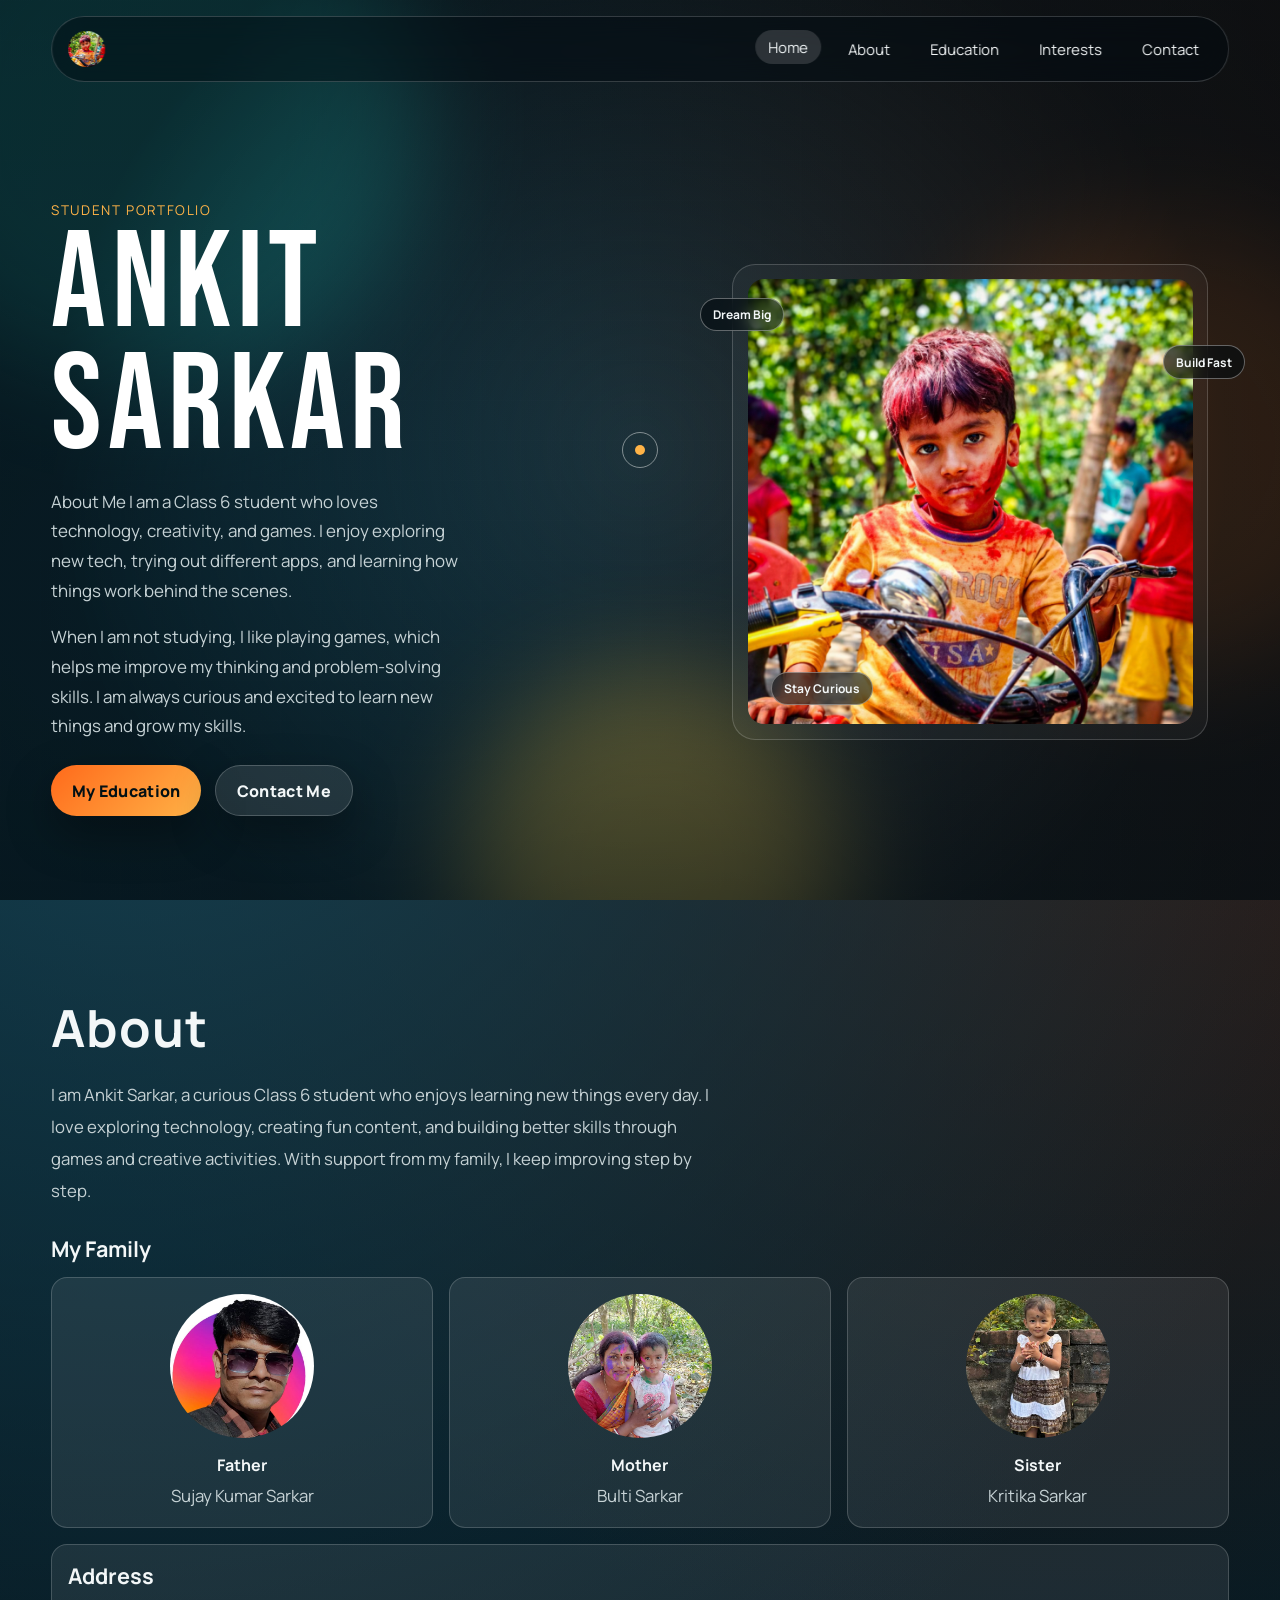
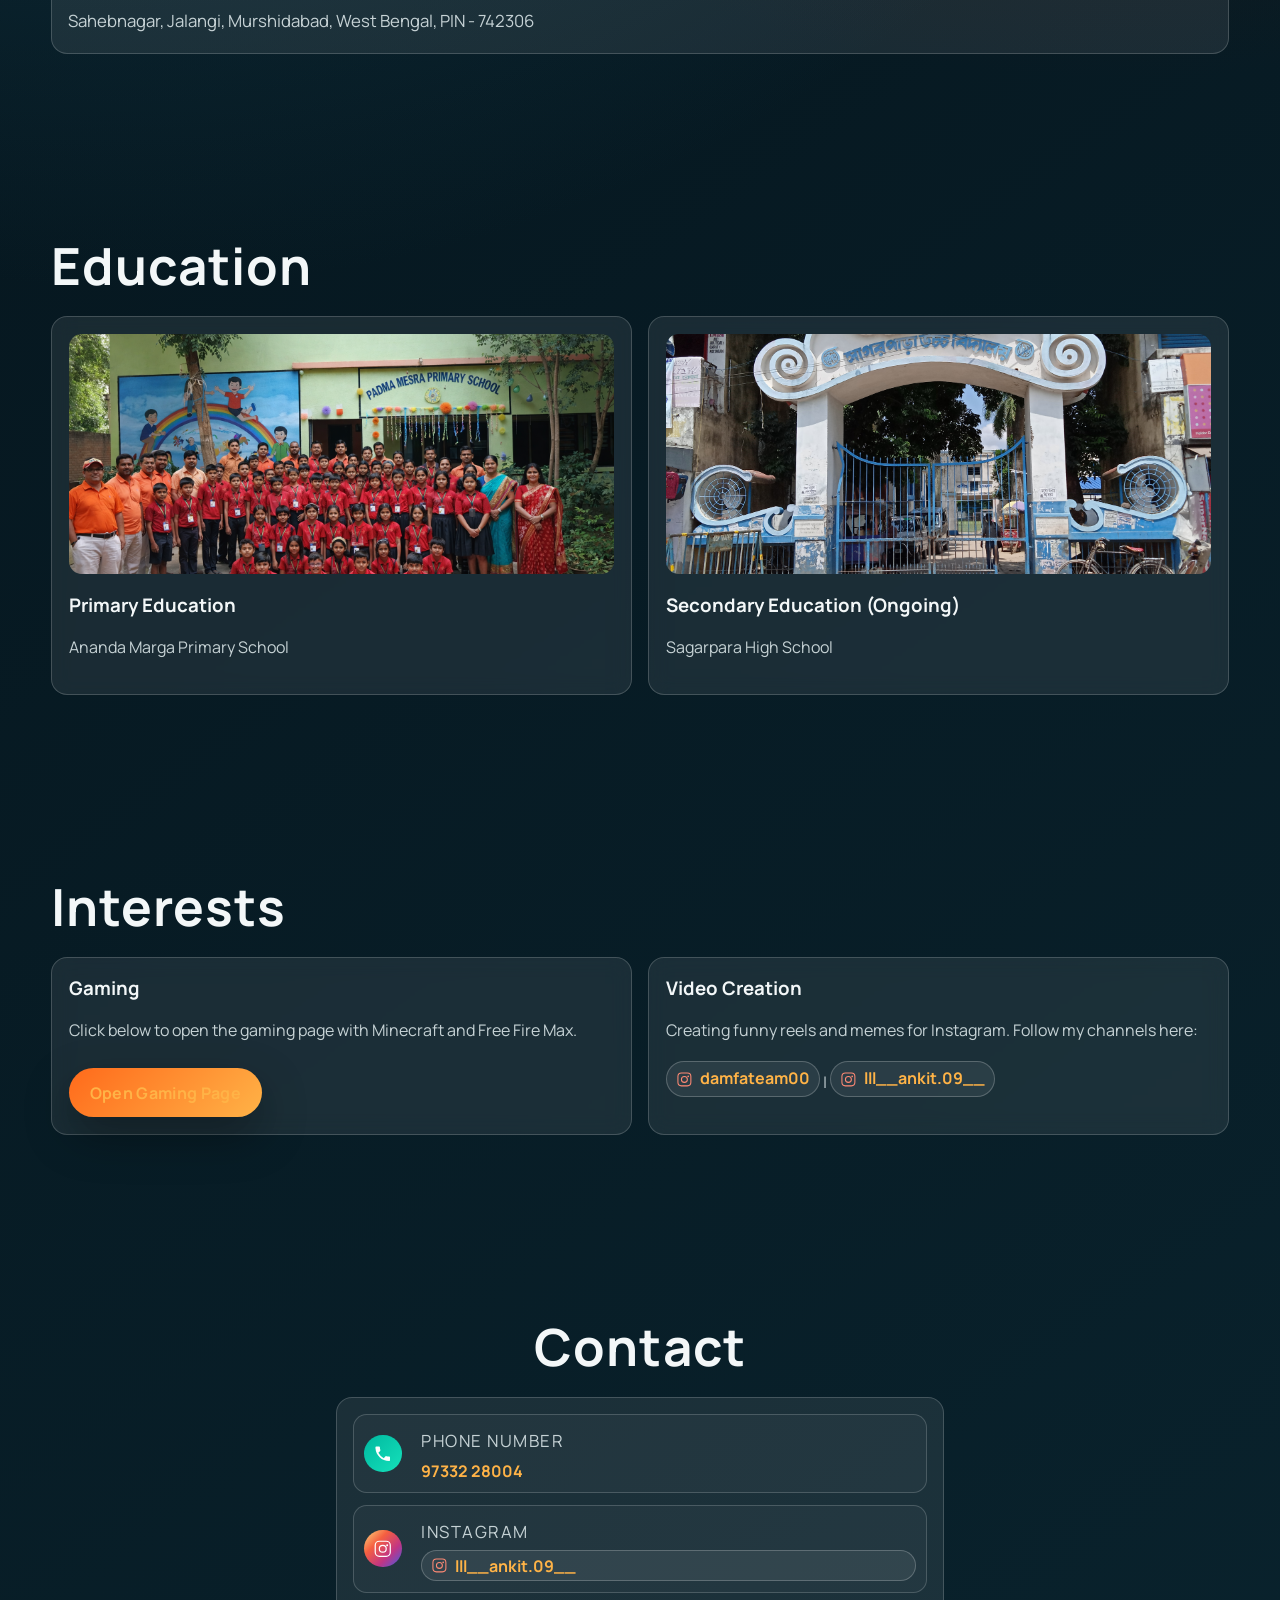
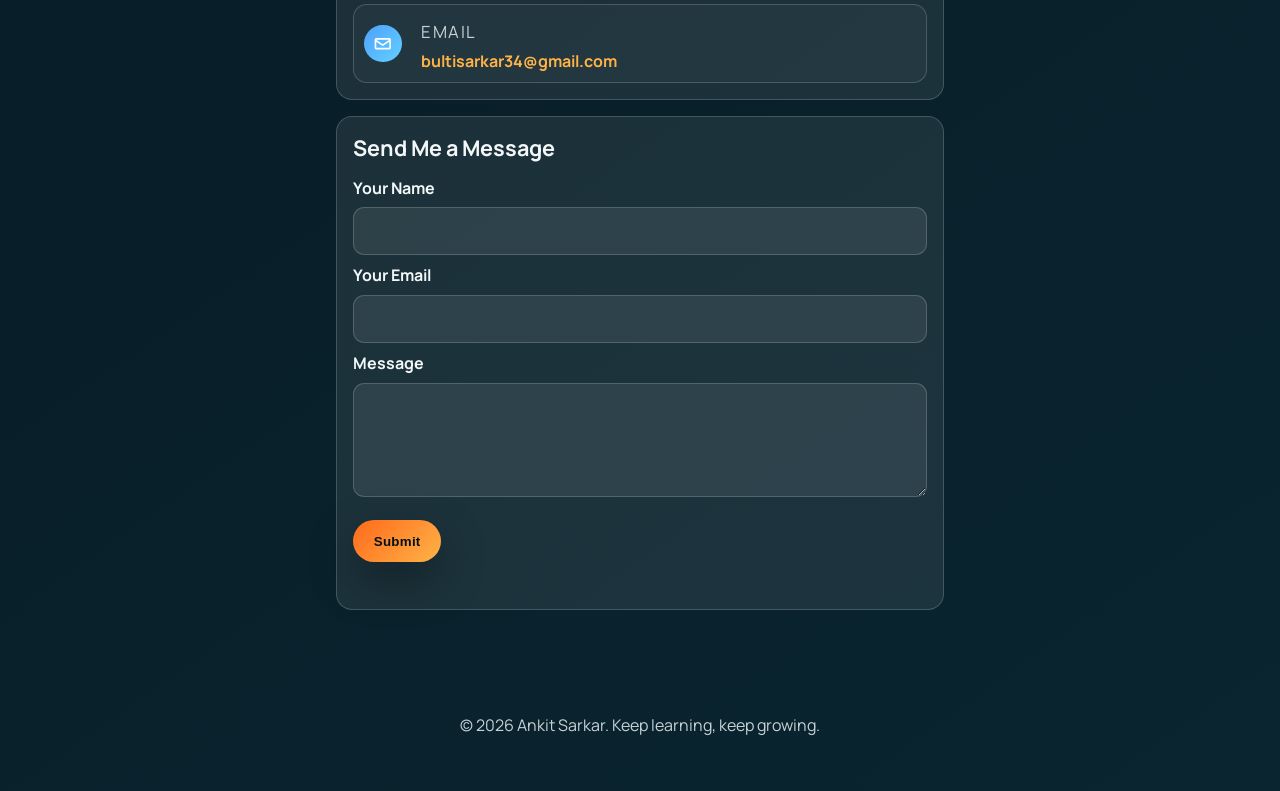
==== index.html @ 5b836eaa "Initial portfolio site update" ====
<!DOCTYPE html>
<html lang="en">
  <head>
    <meta charset="UTF-8" />
    <meta name="viewport" content="width=device-width, initial-scale=1.0" />
    <title>Ankit Sarkar | Portfolio</title>
    <meta
      name="description"
      content="Ankit Sarkar's modern portfolio with immersive motion, smooth transitions, and bold storytelling."
    />
    <link rel="preconnect" href="https://fonts.googleapis.com" />
    <link rel="preconnect" href="https://fonts.gstatic.com" crossorigin />
    <link
      href="https://fonts.googleapis.com/css2?family=Bebas+Neue&family=Manrope:wght@400;500;700;800&display=swap"
      rel="stylesheet"
    />
    <link rel="stylesheet" href="style.css" />
  </head>
  <body>
    <div class="ambient">
      <span class="blob blob-a"></span>
      <span class="blob blob-b"></span>
      <span class="blob blob-c"></span>
      <span class="grid-mask"></span>
    </div>

    <div class="cursor cursor-main" aria-hidden="true"></div>
    <div class="cursor cursor-follow" aria-hidden="true"></div>
    <div class="scroll-progress" aria-hidden="true"></div>

    <header class="site-header">
      <div class="brand">
        <img src="image/ankit.png" alt="Ankit logo" class="brand-image" />
      </div>
      <nav class="nav-links">
        <a href="#home">Home</a>
        <a href="#about">About</a>
        <a href="#education">Education</a>
        <a href="#interests">Interests</a>
        <a href="#contact">Contact</a>
      </nav>
    </header>

    <main>
      <section id="home" class="section hero reveal">
        <div class="hero-content">
          <p class="eyebrow">Student Portfolio</p>
          <h1 class="title glitch" data-text="Ankit Sarkar">Ankit Sarkar</h1>
          <p class="subtitle">
            About Me
            I am a Class 6 student who loves technology, creativity, and games.
            I enjoy exploring new tech, trying out different apps, and learning
            how things work behind the scenes.
          </p>
          <p class="subtitle subtitle-next">
            When I am not studying, I like playing games, which helps me
            improve my thinking and problem-solving skills. I am always curious
            and excited to learn new things and grow my skills.
          </p>
          <div class="hero-actions">
            <a href="#education" class="btn magnetic">My Education</a>
            <a href="#contact" class="btn btn-ghost magnetic">Contact Me</a>
          </div>
        </div>

        <div class="hero-visual" id="tilt-card">
          <img src="image/ankit.png" alt="Portrait of Ankit Sarkar" class="hero-image" />
          <div class="float-tag tag-1">Dream Big</div>
          <div class="float-tag tag-2">Build Fast</div>
          <div class="float-tag tag-3">Stay Curious</div>
        </div>
      </section>

      <section id="about" class="section about reveal">
        <h2>About</h2>
        <p>
          I am Ankit Sarkar, a curious Class 6 student who enjoys learning new
          things every day. I love exploring technology, creating fun content,
          and building better skills through games and creative activities.
          With support from my family, I keep improving step by step.
        </p>

        <div class="family-wrap">
          <h3>My Family</h3>
          <div class="family-grid">
            <article class="member-card">
              <img src="image/Sujay Kumar sarkar.jpg" alt="Father - Sujay Kumar Sarkar" />
              <h4>Father</h4>
              <p>Sujay Kumar Sarkar</p>
            </article>
            <article class="member-card">
              <img src="image/Bulti Sarkar.jpg" alt="Mother - Bulti Sarkar" />
              <h4>Mother</h4>
              <p>Bulti Sarkar</p>
            </article>
            <article class="member-card">
              <img src="image/Kritika Sarkar.jpg" alt="Sister - Kritika Sarkar" />
              <h4>Sister</h4>
              <p>Kritika Sarkar</p>
            </article>
          </div>
        </div>

        <div class="address-card">
          <h3>Address</h3>
          <p>Sahebnagar, Jalangi, Murshidabad, West Bengal, PIN - 742306</p>
        </div>
      </section>

      <section id="education" class="section reveal">
        <h2>Education</h2>
        <div class="education-grid">
          <article class="project-card education-card">
            <img src="image/Ananda Marga Primary School.png" alt="Ananda Marga Primary School" />
            <h3>Primary Education</h3>
            <p>Ananda Marga Primary School</p>
          </article>
          <article class="project-card education-card">
            <img src="image/Sagarpara_High_School.jpg" alt="Sagarpara High School" />
            <h3>Secondary Education (Ongoing)</h3>
            <p>Sagarpara High School</p>
          </article>
        </div>
      </section>

      <section id="interests" class="section reveal">
        <h2>Interests</h2>
        <div class="interests-grid">
          <article class="project-card interest-card">
            <h3>Gaming</h3>
            <p>
              Click below to open the gaming page with Minecraft and Free Fire Max.
            </p>
            <a href="gaming.html" target="_blank" rel="noopener" class="btn magnetic"
              >Open Gaming Page</a
            >
          </article>

          <article class="project-card interest-card">
            <h3>Video Creation</h3>
            <p>
              Creating funny reels and memes for Instagram. Follow my channels
              here:
            </p>
            <p>
              <a
                class="instagram-link"
                href="https://www.instagram.com/damfateam00?utm_source=ig_web_button_share_sheet&amp;igsh=ZDNlZDc0MzIxNw=="
                target="_blank"
                rel="noopener"
                >
                <span class="ig-logo" aria-hidden="true">
                  <svg viewBox="0 0 24 24" role="img">
                    <path
                      fill="currentColor"
                      d="M7.75 2h8.5A5.75 5.75 0 0 1 22 7.75v8.5A5.75 5.75 0 0 1 16.25 22h-8.5A5.75 5.75 0 0 1 2 16.25v-8.5A5.75 5.75 0 0 1 7.75 2Zm8.5 1.5h-8.5A4.25 4.25 0 0 0 3.5 7.75v8.5a4.25 4.25 0 0 0 4.25 4.25h8.5a4.25 4.25 0 0 0 4.25-4.25v-8.5a4.25 4.25 0 0 0-4.25-4.25ZM12 7a5 5 0 1 1 0 10 5 5 0 0 1 0-10Zm0 1.5a3.5 3.5 0 1 0 0 7 3.5 3.5 0 0 0 0-7Zm5.4-2.03a1.2 1.2 0 1 1 0 2.4 1.2 1.2 0 0 1 0-2.4Z"
                    ></path>
                  </svg>
                </span>
                damfateam00</a
              >
              |
              <a
                class="instagram-link"
                href="https://www.instagram.com/lll__ankit.09__?utm_source=ig_web_button_share_sheet&amp;igsh=ZDNlZDc0MzIxNw=="
                target="_blank"
                rel="noopener"
                >
                <span class="ig-logo" aria-hidden="true">
                  <svg viewBox="0 0 24 24" role="img">
                    <path
                      fill="currentColor"
                      d="M7.75 2h8.5A5.75 5.75 0 0 1 22 7.75v8.5A5.75 5.75 0 0 1 16.25 22h-8.5A5.75 5.75 0 0 1 2 16.25v-8.5A5.75 5.75 0 0 1 7.75 2Zm8.5 1.5h-8.5A4.25 4.25 0 0 0 3.5 7.75v8.5a4.25 4.25 0 0 0 4.25 4.25h8.5a4.25 4.25 0 0 0 4.25-4.25v-8.5a4.25 4.25 0 0 0-4.25-4.25ZM12 7a5 5 0 1 1 0 10 5 5 0 0 1 0-10Zm0 1.5a3.5 3.5 0 1 0 0 7 3.5 3.5 0 0 0 0-7Zm5.4-2.03a1.2 1.2 0 1 1 0 2.4 1.2 1.2 0 0 1 0-2.4Z"
                    ></path>
                  </svg>
                </span>
                lll__ankit.09__</a
              >
            </p>
          </article>
        </div>
      </section>

      <section id="contact" class="section contact reveal">
        <h2>Contact</h2>
        <div class="contact-links">
          <article class="contact-item">
            <span class="contact-icon phone-icon" aria-hidden="true">
              <svg viewBox="0 0 24 24" role="img">
                <path
                  fill="currentColor"
                  d="M6.62 10.79a15.05 15.05 0 0 0 6.59 6.59l2.2-2.2a1 1 0 0 1 1.01-.24c1.11.37 2.3.56 3.5.56a1 1 0 0 1 1 1V20a1 1 0 0 1-1 1C10.51 21 3 13.49 3 4a1 1 0 0 1 1-1h3.5a1 1 0 0 1 1 1c0 1.2.19 2.39.56 3.5a1 1 0 0 1-.24 1.01l-2.2 2.28Z"
                ></path>
              </svg>
            </span>
            <div class="contact-meta">
              <p class="contact-label">Phone Number</p>
              <a class="contact-link" href="tel:9733228004">97332 28004</a>
            </div>
          </article>

          <article class="contact-item">
            <span class="contact-icon instagram-icon" aria-hidden="true">
              <svg viewBox="0 0 24 24" role="img">
                <path
                  fill="currentColor"
                  d="M7.75 2h8.5A5.75 5.75 0 0 1 22 7.75v8.5A5.75 5.75 0 0 1 16.25 22h-8.5A5.75 5.75 0 0 1 2 16.25v-8.5A5.75 5.75 0 0 1 7.75 2Zm8.5 1.5h-8.5A4.25 4.25 0 0 0 3.5 7.75v8.5a4.25 4.25 0 0 0 4.25 4.25h8.5a4.25 4.25 0 0 0 4.25-4.25v-8.5a4.25 4.25 0 0 0-4.25-4.25ZM12 7a5 5 0 1 1 0 10 5 5 0 0 1 0-10Zm0 1.5a3.5 3.5 0 1 0 0 7 3.5 3.5 0 0 0 0-7Zm5.4-2.03a1.2 1.2 0 1 1 0 2.4 1.2 1.2 0 0 1 0-2.4Z"
                ></path>
              </svg>
            </span>
            <div class="contact-meta">
              <p class="contact-label">Instagram</p>
              <a
                class="contact-link instagram-link"
                href="https://www.instagram.com/lll__ankit.09__?utm_source=ig_web_button_share_sheet&amp;igsh=ZDNlZDc0MzIxNw=="
                target="_blank"
                rel="noopener"
                >
                <span class="ig-logo" aria-hidden="true">
                  <svg viewBox="0 0 24 24" role="img">
                    <path
                      fill="currentColor"
                      d="M7.75 2h8.5A5.75 5.75 0 0 1 22 7.75v8.5A5.75 5.75 0 0 1 16.25 22h-8.5A5.75 5.75 0 0 1 2 16.25v-8.5A5.75 5.75 0 0 1 7.75 2Zm8.5 1.5h-8.5A4.25 4.25 0 0 0 3.5 7.75v8.5a4.25 4.25 0 0 0 4.25 4.25h8.5a4.25 4.25 0 0 0 4.25-4.25v-8.5a4.25 4.25 0 0 0-4.25-4.25ZM12 7a5 5 0 1 1 0 10 5 5 0 0 1 0-10Zm0 1.5a3.5 3.5 0 1 0 0 7 3.5 3.5 0 0 0 0-7Zm5.4-2.03a1.2 1.2 0 1 1 0 2.4 1.2 1.2 0 0 1 0-2.4Z"
                    ></path>
                  </svg>
                </span>
                lll__ankit.09__</a
              >
            </div>
          </article>

          <article class="contact-item">
            <span class="contact-icon email-icon" aria-hidden="true">
              <svg viewBox="0 0 24 24" role="img">
                <path
                  fill="currentColor"
                  d="M4 5h16a2 2 0 0 1 2 2v10a2 2 0 0 1-2 2H4a2 2 0 0 1-2-2V7a2 2 0 0 1 2-2Zm0 2v.2l8 5.33 8-5.33V7H4Zm16 10V9.6l-7.45 4.97a1 1 0 0 1-1.1 0L4 9.6V17h16Z"
                ></path>
              </svg>
            </span>
            <div class="contact-meta">
              <p class="contact-label">Email</p>
              <a
                class="contact-link"
                href="https://mail.google.com/mail/?view=cm&amp;fs=1&amp;to=bultisarkar34@gmail.com"
                target="_blank"
                rel="noopener"
                >bultisarkar34@gmail.com</a
              >
            </div>
          </article>
        </div>

        <div class="message-box">
          <h3>Send Me a Message</h3>
          <form id="message-form" action="https://api.web3forms.com/submit" method="POST">
            <input type="hidden" name="access_key" value="0419d68d-bd11-4314-8da3-53cdc270bda6" />
            <input type="hidden" name="subject" value="New message from portfolio form" />
            <input type="hidden" name="from_name" value="Ankit Portfolio" />
            <input type="checkbox" name="botcheck" class="botcheck-input" />

            <label for="sender-name">Your Name</label>
            <input id="sender-name" type="text" name="name" required />

            <label for="sender-email">Your Email</label>
            <input id="sender-email" type="email" name="email" required />

            <label for="sender-message">Message</label>
            <textarea id="sender-message" name="message" rows="4" required></textarea>

            <button type="submit" class="btn magnetic">Submit</button>
            <p id="form-status" class="form-status" aria-live="polite"></p>
          </form>
        </div>
      </section>
    </main>

    <footer>
      <p>© <span id="year"></span> Ankit Sarkar. Keep learning, keep growing.</p>
    </footer>

    <script src="script.js"></script>
  </body>
</html>
---- style.css ----
:root {
  --bg-deep: #041017;
  --bg-mid: #0a2530;
  --text-main: #f3f7f8;
  --text-muted: #c6d2d5;
  --accent: #ff6a1b;
  --accent-soft: #ffb347;
  --aqua: #25d0c5;
  --card: rgba(255, 255, 255, 0.08);
  --line: rgba(255, 255, 255, 0.18);
  --shadow: 0 18px 45px rgba(0, 0, 0, 0.35);
}

* {
  box-sizing: border-box;
}

html {
  scroll-behavior: smooth;
}

body {
  margin: 0;
  font-family: "Manrope", sans-serif;
  background: radial-gradient(circle at 10% 15%, #154253 0%, transparent 36%),
    radial-gradient(circle at 88% 10%, #3f1f14 0%, transparent 34%),
    linear-gradient(145deg, var(--bg-deep), var(--bg-mid));
  color: var(--text-main);
  min-height: 100vh;
  overflow-x: hidden;
}

body::before {
  content: "";
  position: fixed;
  inset: 0;
  background-image: linear-gradient(rgba(255, 255, 255, 0.03) 1px, transparent 1px),
    linear-gradient(90deg, rgba(255, 255, 255, 0.03) 1px, transparent 1px);
  background-size: 40px 40px;
  opacity: 0.3;
  pointer-events: none;
  z-index: -2;
}

.ambient {
  position: fixed;
  inset: 0;
  overflow: hidden;
  pointer-events: none;
  z-index: -1;
}

.blob {
  position: absolute;
  border-radius: 50%;
  filter: blur(55px);
  opacity: 0.42;
}

.blob-a {
  width: 34rem;
  height: 34rem;
  background: #2be5dc;
  left: -8rem;
  top: -10rem;
  animation: driftA 16s ease-in-out infinite alternate;
}

.blob-b {
  width: 28rem;
  height: 28rem;
  background: #ff7a1d;
  right: -7rem;
  top: 14rem;
  animation: driftB 14s ease-in-out infinite alternate;
}

.blob-c {
  width: 24rem;
  height: 24rem;
  background: #ffd147;
  left: 36%;
  bottom: -10rem;
  animation: driftC 20s ease-in-out infinite alternate;
}

.grid-mask {
  position: absolute;
  inset: 0;
  background: radial-gradient(circle at center, transparent 0%, rgba(2, 11, 16, 0.7) 75%);
}

@keyframes driftA {
  to {
    transform: translate(9rem, 6rem) scale(1.12);
  }
}

@keyframes driftB {
  to {
    transform: translate(-10rem, -6rem) scale(1.1);
  }
}

@keyframes driftC {
  to {
    transform: translate(-6rem, -10rem) scale(1.2);
  }
}

.site-header {
  position: fixed;
  top: 1rem;
  left: 50%;
  transform: translateX(-50%);
  width: min(92%, 76rem);
  padding: 0.85rem 1rem;
  border: 1px solid var(--line);
  border-radius: 999px;
  backdrop-filter: blur(14px);
  background: rgba(2, 11, 16, 0.45);
  display: flex;
  align-items: center;
  justify-content: space-between;
  z-index: 30;
}

.brand {
  width: 2.3rem;
  height: 2.3rem;
  border-radius: 50%;
  background: linear-gradient(135deg, var(--accent), var(--accent-soft));
  color: #101010;
  display: block;
  overflow: hidden;
}

.brand-image {
  width: 100%;
  height: 100%;
  object-fit: cover;
}

.nav-links {
  display: flex;
  gap: 0.9rem;
}

.nav-links a {
  text-decoration: none;
  color: var(--text-main);
  font-size: 0.92rem;
  padding: 0.45rem 0.8rem;
  border-radius: 999px;
  transition: background-color 0.25s ease, transform 0.25s ease;
}

.nav-links a.active,
.nav-links a:hover {
  background: rgba(255, 255, 255, 0.14);
  transform: translateY(-2px);
}

main {
  width: min(92%, 76rem);
  margin: 0 auto;
  padding-top: 6.2rem;
}

.section {
  padding: 5.5rem 0;
}

.hero {
  min-height: 86vh;
  display: grid;
  gap: 2.5rem;
  grid-template-columns: 1.2fr 1fr;
  align-items: center;
}

.eyebrow {
  color: var(--accent-soft);
  text-transform: uppercase;
  letter-spacing: 0.12em;
  margin-bottom: 0.4rem;
  font-size: 0.84rem;
}

.title {
  margin: 0;
  font-family: "Bebas Neue", sans-serif;
  font-weight: 400;
  font-size: clamp(3rem, 13vw, 8.5rem);
  line-height: 0.9;
  letter-spacing: 0.04em;
  color: #ffffff;
  position: relative;
}

.glitch::before,
.glitch::after {
  content: attr(data-text);
  position: absolute;
  inset: 0;
  pointer-events: none;
  opacity: 0;
}

.glitch:hover::before {
  color: #20f0e0;
  transform: translate(3px, -2px);
  opacity: 0.85;
}

.glitch:hover::after {
  color: #ff7a1d;
  transform: translate(-3px, 2px);
  opacity: 0.85;
}

.subtitle {
  color: var(--text-muted);
  max-width: 42ch;
  font-size: 1.06rem;
  line-height: 1.75;
}

.subtitle-next {
  margin-top: 0.45rem;
}

.hero-actions {
  display: flex;
  flex-wrap: wrap;
  gap: 0.85rem;
  margin-top: 1.5rem;
}

.btn {
  text-decoration: none;
  color: #031014;
  background: linear-gradient(135deg, var(--accent), var(--accent-soft));
  border: none;
  border-radius: 999px;
  padding: 0.85rem 1.3rem;
  font-weight: 800;
  letter-spacing: 0.02em;
  box-shadow: var(--shadow);
  display: inline-flex;
  align-items: center;
  justify-content: center;
  transition: transform 0.25s ease, box-shadow 0.25s ease;
}

.magnetic {
  will-change: transform;
}

.btn:hover {
  transform: translateY(-3px) scale(1.02);
  box-shadow: 0 16px 30px rgba(0, 0, 0, 0.4);
}

.btn-ghost {
  color: var(--text-main);
  background: rgba(255, 255, 255, 0.1);
  border: 1px solid rgba(255, 255, 255, 0.2);
}

.hero-visual {
  position: relative;
  width: min(30rem, 92%);
  margin-inline: auto;
  border: 1px solid var(--line);
  background: rgba(255, 255, 255, 0.04);
  border-radius: 1.45rem;
  padding: 0.9rem;
  transform-style: preserve-3d;
}

.hero-image {
  width: 100%;
  display: block;
  border-radius: 1rem;
  object-fit: cover;
  aspect-ratio: 1 / 1;
}

.float-tag {
  position: absolute;
  padding: 0.45rem 0.75rem;
  border-radius: 999px;
  font-size: 0.75rem;
  font-weight: 700;
  backdrop-filter: blur(8px);
  border: 1px solid rgba(255, 255, 255, 0.35);
  background: rgba(2, 11, 16, 0.6);
}

.tag-1 {
  top: 7%;
  left: -7%;
}

.tag-2 {
  top: 17%;
  right: -8%;
}

.tag-3 {
  bottom: 7%;
  left: 8%;
}

h2 {
  font-size: clamp(1.8rem, 4.7vw, 3.2rem);
  margin: 0 0 1rem;
  letter-spacing: 0.02em;
}

.about p,
.contact p {
  max-width: 68ch;
  color: var(--text-muted);
  line-height: 1.9;
  font-size: 1.05rem;
}

.family-wrap {
  margin-top: 1.7rem;
}

.family-wrap h3,
.address-card h3,
.message-box h3 {
  margin-top: 0;
  margin-bottom: 0.9rem;
  font-size: 1.35rem;
}

.family-grid {
  display: grid;
  grid-template-columns: repeat(3, minmax(0, 1fr));
  gap: 1rem;
}

.member-card {
  border: 1px solid var(--line);
  background: var(--card);
  border-radius: 1rem;
  padding: 1rem;
  text-align: center;
}

.member-card img {
  width: 100%;
  max-width: 9rem;
  aspect-ratio: 1 / 1;
  object-fit: cover;
  border-radius: 50%;
}

.member-card h4 {
  margin: 0.7rem 0 0.2rem;
}

.member-card p {
  margin: 0;
}

.address-card {
  margin-top: 1rem;
  border: 1px solid var(--line);
  background: var(--card);
  border-radius: 1rem;
  padding: 1rem;
}

.address-card p {
  margin: 0;
}

.skills-grid,
.projects-grid {
  display: grid;
  gap: 1rem;
}

.education-grid,
.interests-grid {
  display: grid;
  grid-template-columns: repeat(2, minmax(0, 1fr));
  gap: 1rem;
}

.skills-grid {
  grid-template-columns: repeat(3, minmax(0, 1fr));
}

.projects-grid {
  grid-template-columns: repeat(3, minmax(0, 1fr));
  margin-top: 1rem;
}

.skill-card,
.project-card {
  border: 1px solid var(--line);
  background: var(--card);
  border-radius: 1rem;
  padding: 1.05rem;
  backdrop-filter: blur(10px);
  transition: transform 0.28s ease, border-color 0.25s ease, background-color 0.25s ease;
}

.skill-card {
  font-weight: 700;
}

.project-card h3 {
  margin-top: 0;
  margin-bottom: 0.65rem;
}

.project-card p {
  color: var(--text-muted);
  line-height: 1.72;
}

.education-card img {
  width: 100%;
  height: 15rem;
  object-fit: cover;
  border-radius: 0.8rem;
  margin-bottom: 0.85rem;
}

.interest-card .btn {
  margin-top: 0.45rem;
}

.interest-card a {
  color: var(--accent-soft);
}

.skill-card:hover,
.project-card:hover {
  transform: translateY(-7px);
  border-color: rgba(255, 255, 255, 0.38);
  background: rgba(255, 255, 255, 0.12);
}

.marquee {
  margin-top: 2rem;
  border-block: 1px solid rgba(255, 255, 255, 0.2);
  overflow: hidden;
  white-space: nowrap;
}

.marquee-track {
  display: inline-flex;
  gap: 1.25rem;
  padding: 0.9rem 0;
  animation: marqueeMove 20s linear infinite;
}

.marquee-track span {
  font-size: 0.95rem;
  font-weight: 700;
  color: var(--accent-soft);
  letter-spacing: 0.07em;
  text-transform: uppercase;
}

@keyframes marqueeMove {
  to {
    transform: translateX(-50%);
  }
}

.contact {
  text-align: center;
}

.contact .btn {
  margin-top: 0.9rem;
}

.contact-links {
  border: 1px solid var(--line);
  background: var(--card);
  border-radius: 1rem;
  padding: 1rem;
  width: min(100%, 38rem);
  margin: 0 auto 1rem;
  text-align: left;
  display: grid;
  gap: 0.72rem;
}

.contact-item {
  display: grid;
  grid-template-columns: 2.8rem 1fr;
  align-items: center;
  gap: 0.75rem;
  border: 1px solid rgba(255, 255, 255, 0.18);
  border-radius: 0.85rem;
  padding: 0.65rem;
  background: rgba(255, 255, 255, 0.03);
}

.contact-icon {
  width: 2.35rem;
  height: 2.35rem;
  border-radius: 50%;
  display: grid;
  place-items: center;
  color: #fff;
}

.contact-icon svg {
  width: 1.22rem;
  height: 1.22rem;
}

.phone-icon {
  background: linear-gradient(135deg, #00b89f, #15e1bb);
}

.instagram-icon {
  background: linear-gradient(135deg, #ffdc80, #f56040, #c13584, #405de6);
}

.email-icon {
  background: linear-gradient(135deg, #4ea1ff, #63d0ff);
}

.contact-label {
  margin: 0;
  font-size: 0.72rem;
  text-transform: uppercase;
  letter-spacing: 0.09em;
  color: var(--text-muted);
}

.contact-meta {
  display: grid;
  gap: 0.15rem;
}

.contact-link,
.project-card a {
  color: var(--accent-soft);
  font-weight: 700;
  text-decoration: none;
}

.contact-link:hover {
  text-decoration: underline;
}

.instagram-link {
  display: inline-flex;
  align-items: center;
  gap: 0.42rem;
  border: 1px solid rgba(255, 255, 255, 0.22);
  border-radius: 999px;
  padding: 0.22rem 0.58rem;
  background: rgba(255, 255, 255, 0.07);
}

.ig-logo {
  width: 1.05rem;
  height: 1.05rem;
  display: inline-grid;
  place-items: center;
  color: #ff8a75;
}

.ig-logo svg {
  width: 100%;
  height: 100%;
}

.message-box {
  border: 1px solid var(--line);
  background: var(--card);
  border-radius: 1rem;
  padding: 1rem;
  width: min(100%, 38rem);
  margin: 0 auto;
  text-align: left;
}

#message-form {
  display: grid;
  gap: 0.55rem;
}

#message-form label {
  font-weight: 700;
}

#message-form input,
#message-form textarea {
  border: 1px solid var(--line);
  border-radius: 0.7rem;
  background: rgba(255, 255, 255, 0.08);
  color: var(--text-main);
  font: inherit;
  padding: 0.75rem 0.85rem;
}

#message-form textarea {
  resize: vertical;
}

#message-form button {
  justify-self: start;
}

.botcheck-input {
  display: none;
}

.form-status {
  margin: 0.2rem 0 0;
  min-height: 1.2rem;
  font-size: 0.92rem;
  font-weight: 700;
}

.form-status.status-success {
  color: #7fffd5;
}

.form-status.status-error {
  color: #ff9e92;
}

.mini-page main {
  width: min(92%, 58rem);
  padding-top: 2.2rem;
}

.mini-title {
  font-size: clamp(2.7rem, 11vw, 5rem);
}

.back-btn {
  margin-top: 1.1rem;
}

.freefire-card {
  display: grid;
  grid-template-columns: 12rem 1fr;
  gap: 1rem;
  align-items: center;
}

.freefire-image {
  width: 100%;
  aspect-ratio: 1 / 1;
  object-fit: cover;
  border-radius: 1rem;
}

.tag-row {
  display: flex;
  flex-wrap: wrap;
  gap: 0.6rem;
  margin-top: 0.7rem;
}

.profile-tag {
  border: 1px solid var(--line);
  background: rgba(255, 255, 255, 0.1);
  border-radius: 999px;
  padding: 0.3rem 0.7rem;
  font-size: 0.82rem;
  font-weight: 700;
}

.ffm-main {
  width: 100%;
  min-height: 100vh;
}

.ffm-fullscreen {
  position: relative;
  width: 100%;
  min-height: 100vh;
  height: auto;
  overflow-x: hidden;
  display: flex;
  align-items: center;
  justify-content: center;
  padding: 2rem;
}

.ffm-background {
  position: absolute;
  inset: 0;
  width: 100%;
  height: 100%;
  object-fit: contain;
  object-position: center;
}

.ffm-overlay {
  position: absolute;
  inset: 0;
  background: linear-gradient(130deg, rgba(0, 9, 14, 0.38), rgba(9, 29, 40, 0.2));
}

.ffm-heading {
  position: relative;
  z-index: 2;
  text-align: center;
  border: 1px solid rgba(112, 255, 232, 0.45);
  background: rgba(1, 18, 28, 0.5);
  padding: 1rem 1.2rem;
  border-radius: 1rem;
  backdrop-filter: blur(8px);
  animation: floatSoft 6.5s ease-in-out infinite;
}

.ffm-heading .title {
  margin-bottom: 0;
}

.ffm-float-card {
  position: absolute;
  z-index: 2;
  border: 1px solid rgba(112, 255, 232, 0.4);
  background: rgba(3, 21, 31, 0.66);
  border-radius: 0.95rem;
  padding: 0.75rem 1rem;
  backdrop-filter: blur(10px);
  box-shadow: 0 12px 32px rgba(0, 0, 0, 0.36);
}

.ffm-label {
  margin: 0;
  color: #75ffe4;
  font-size: 0.78rem;
  text-transform: uppercase;
  letter-spacing: 0.08em;
  font-weight: 700;
}

.ffm-value {
  margin: 0.2rem 0 0;
  font-size: 1.2rem;
  font-weight: 800;
  color: #fff;
}

.ffm-uid {
  top: 20%;
  left: 8%;
  animation: floatA 5.5s ease-in-out infinite, cardColorShift 7s ease-in-out infinite;
}

.ffm-level {
  top: 64%;
  left: 12%;
  animation: floatB 6.2s ease-in-out infinite, cardColorShift 7s ease-in-out infinite 0.8s;
}

.ffm-tag-1 {
  top: 26%;
  right: 9%;
  font-weight: 800;
  color: #fff;
  animation: floatC 5.8s ease-in-out infinite, cardColorShift 7s ease-in-out infinite 1.5s;
}

.ffm-tag-2 {
  top: 62%;
  right: 13%;
  font-weight: 800;
  color: #fff;
  animation: floatD 6.7s ease-in-out infinite, cardColorShift 7s ease-in-out infinite 2.2s;
}

.ffm-scan {
  top: 3%;
  right: 1.5%;
  width: 15rem;
  padding: 0.7rem;
  text-align: center;
  animation: floatE 6.1s ease-in-out infinite;
}

.ffm-scan-image {
  width: 100%;
  aspect-ratio: 1 / 1;
  object-fit: contain;
  border-radius: 0.7rem;
  border: 1px solid rgba(255, 255, 255, 0.34);
  background: rgba(7, 23, 33, 0.72);
}

.ffm-scan-text {
  margin: 0.5rem 0 0;
  font-size: 0.88rem;
  font-weight: 800;
  letter-spacing: 0.05em;
  color: #fff;
}

.game-logo {
  width: 100%;
  height: 12rem;
  object-fit: contain;
  object-position: center;
  border-radius: 0.8rem;
  border: 1px solid rgba(255, 255, 255, 0.28);
  background: rgba(7, 23, 33, 0.72);
  padding: 0.4rem;
  margin-bottom: 0.85rem;
}

.ffm-back {
  position: absolute;
  z-index: 2;
  bottom: 2rem;
  left: 50%;
  transform: translateX(-50%);
}

.ffm-professional {
  display: block;
  min-height: 100vh;
  padding: clamp(1rem, 2.5vw, 2rem);
}

.ffm-content {
  position: relative;
  z-index: 2;
  width: min(100%, 62rem);
  margin: 0 auto;
}

.ffm-professional .ffm-heading {
  animation: none;
  margin-bottom: 1rem;
}

.ffm-professional .ffm-fullscreen,
.ffm-professional {
  overflow-y: auto;
}

.ffm-profile-showcase {
  border: 1px solid rgba(112, 255, 232, 0.35);
  background: rgba(2, 14, 22, 0.75);
  border-radius: 1rem;
  padding: 0.8rem;
  backdrop-filter: blur(10px);
  box-shadow: 0 14px 34px rgba(0, 0, 0, 0.36);
  margin-bottom: 1rem;
}

.ffm-profile-image {
  display: block;
  width: 100%;
  max-height: 26rem;
  object-fit: contain;
  object-position: center;
  border-radius: 0.8rem;
  background: rgba(7, 23, 33, 0.72);
}

.ffm-panel {
  display: grid;
  grid-template-columns: 1.25fr 0.95fr;
  gap: 1rem;
}

.ffm-detail-card,
.ffm-scan-card {
  border: 1px solid rgba(112, 255, 232, 0.35);
  background: rgba(2, 14, 22, 0.75);
  border-radius: 1rem;
  padding: 1rem;
  backdrop-filter: blur(10px);
  box-shadow: 0 14px 34px rgba(0, 0, 0, 0.36);
}

.ffm-detail-card h2 {
  margin: 0 0 0.9rem;
  font-size: 1.15rem;
}

.ffm-detail-grid {
  display: grid;
  grid-template-columns: 1fr 1fr;
  gap: 0.5rem 1rem;
  align-items: center;
}

.ffm-detail-grid .ffm-label {
  margin: 0;
}

.ffm-detail-grid .ffm-value {
  margin: 0;
  text-align: right;
}

.ffm-tag-row {
  margin-top: 1rem;
  display: flex;
  flex-wrap: wrap;
  gap: 0.65rem;
}

.ffm-tag {
  border: 1px solid rgba(255, 255, 255, 0.2);
  border-radius: 999px;
  padding: 0.35rem 0.72rem;
  font-size: 0.84rem;
  font-weight: 700;
  background: rgba(255, 255, 255, 0.08);
}

.ffm-scan-card {
  text-align: center;
  display: grid;
  align-content: start;
  gap: 0.7rem;
}

.ffm-professional .ffm-scan-image {
  width: 100%;
  max-width: 18rem;
  margin: 0 auto;
  aspect-ratio: 1 / 1;
  object-fit: contain;
  background: rgba(7, 23, 33, 0.72);
  border-radius: 0.8rem;
}

.ffm-professional .ffm-scan-text {
  margin: 0;
}

.ffm-professional .ffm-back {
  position: static;
  transform: none;
  margin-top: 1rem;
  width: fit-content;
}

.ffm-professional .ffm-float-card {
  animation: none;
}

@keyframes floatSoft {
  0%,
  100% {
    transform: translateY(0px);
  }
  50% {
    transform: translateY(-8px);
  }
}

@keyframes floatA {
  0%,
  100% {
    transform: translate(0, 0);
  }
  50% {
    transform: translate(8px, -10px);
  }
}

@keyframes floatB {
  0%,
  100% {
    transform: translate(0, 0);
  }
  50% {
    transform: translate(-10px, -12px);
  }
}

@keyframes floatC {
  0%,
  100% {
    transform: translate(0, 0);
  }
  50% {
    transform: translate(10px, 8px);
  }
}

@keyframes floatD {
  0%,
  100% {
    transform: translate(0, 0);
  }
  50% {
    transform: translate(-8px, 10px);
  }
}

@keyframes floatE {
  0%,
  100% {
    transform: translate(0, 0);
  }
  50% {
    transform: translate(10px, -6px);
  }
}

@keyframes cardColorShift {
  0%,
  100% {
    border-color: rgba(112, 255, 232, 0.4);
    background: rgba(3, 21, 31, 0.66);
  }
  33% {
    border-color: rgba(255, 174, 77, 0.5);
    background: rgba(40, 22, 6, 0.64);
  }
  66% {
    border-color: rgba(170, 143, 255, 0.5);
    background: rgba(22, 11, 38, 0.64);
  }
}

footer {
  width: min(92%, 76rem);
  margin: 0 auto;
  padding: 0 0 2.4rem;
  color: var(--text-muted);
  text-align: center;
}

.reveal {
  opacity: 0;
  transform: translateY(34px);
  transition: transform 0.85s cubic-bezier(0.22, 1, 0.36, 1), opacity 0.85s ease;
}

.reveal.show {
  opacity: 1;
  transform: none;
}

.scroll-progress {
  position: fixed;
  top: 0;
  left: 0;
  width: 0;
  height: 4px;
  background: linear-gradient(90deg, var(--aqua), var(--accent));
  z-index: 40;
}

.cursor {
  position: fixed;
  border-radius: 50%;
  pointer-events: none;
  transform: translate(-50%, -50%);
  z-index: 100;
  opacity: 0;
}

body.cursor-ready .cursor {
  opacity: 1;
}

.cursor-main {
  width: 10px;
  height: 10px;
  background: var(--accent-soft);
}

.cursor-follow {
  width: 36px;
  height: 36px;
  border: 1px solid rgba(255, 255, 255, 0.45);
  transition: width 0.25s ease, height 0.25s ease, border-color 0.25s ease;
}

.cursor-follow.cursor-hover {
  width: 56px;
  height: 56px;
  border-color: rgba(255, 179, 71, 0.9);
}

@media (max-width: 940px) {
  .hero {
    grid-template-columns: 1fr;
    min-height: auto;
    padding-top: 2.8rem;
  }

  .hero-content {
    text-align: center;
    display: grid;
    justify-items: center;
  }

  .skills-grid,
  .projects-grid,
  .family-grid,
  .education-grid,
  .interests-grid {
    grid-template-columns: 1fr 1fr;
  }

  .tag-1,
  .tag-2,
  .tag-3 {
    display: none;
  }

  .ffm-panel {
    grid-template-columns: 1fr;
  }
}

@media (max-width: 720px) {
  .site-header {
    width: 95%;
    border-radius: 1rem;
    padding: 0.6rem 0.7rem;
    align-items: start;
    flex-direction: column;
    gap: 0.55rem;
  }

  .nav-links {
    width: 100%;
    overflow-x: auto;
    padding-bottom: 0.2rem;
  }

  .nav-links a {
    flex-shrink: 0;
  }

  .skills-grid,
  .projects-grid,
  .family-grid,
  .education-grid,
  .interests-grid,
  .freefire-card {
    grid-template-columns: 1fr;
  }

  #message-form button {
    justify-self: stretch;
  }

  .cursor {
    display: none;
  }

  .ffm-main {
    min-height: 100vh;
  }

  .ffm-fullscreen {
    justify-content: start;
    align-items: start;
    padding: 1rem 0.9rem 2rem;
    height: auto;
    min-height: 100vh;
    overflow-x: hidden;
    overflow-y: auto;
  }

  .ffm-heading {
    width: 100%;
    margin-top: 0.4rem;
  }

  .ffm-float-card {
    position: relative;
    top: auto;
    left: auto;
    right: auto;
    margin-top: 0.7rem;
    width: 100%;
  }

  .ffm-scan {
    top: auto;
    right: auto;
    left: auto;
    width: 100%;
    max-width: 22rem;
    margin-inline: auto;
  }

  .ffm-back {
    bottom: 1rem;
    width: calc(100% - 1.8rem);
  }

  .ffm-panel {
    grid-template-columns: 1fr;
  }

  .ffm-profile-image {
    max-height: 20rem;
  }

  .ffm-detail-grid {
    grid-template-columns: 1fr;
  }

  .ffm-detail-grid .ffm-value {
    text-align: left;
    margin-bottom: 0.35rem;
  }

  .ffm-professional .ffm-back {
    width: 100%;
  }

  .game-logo {
    height: 9.5rem;
  }
}

@media (prefers-reduced-motion: reduce) {
  *,
  *::before,
  *::after {
    animation: none !important;
    transition: none !important;
    scroll-behavior: auto !important;
  }

  .reveal {
    opacity: 1;
    transform: none;
  }
}
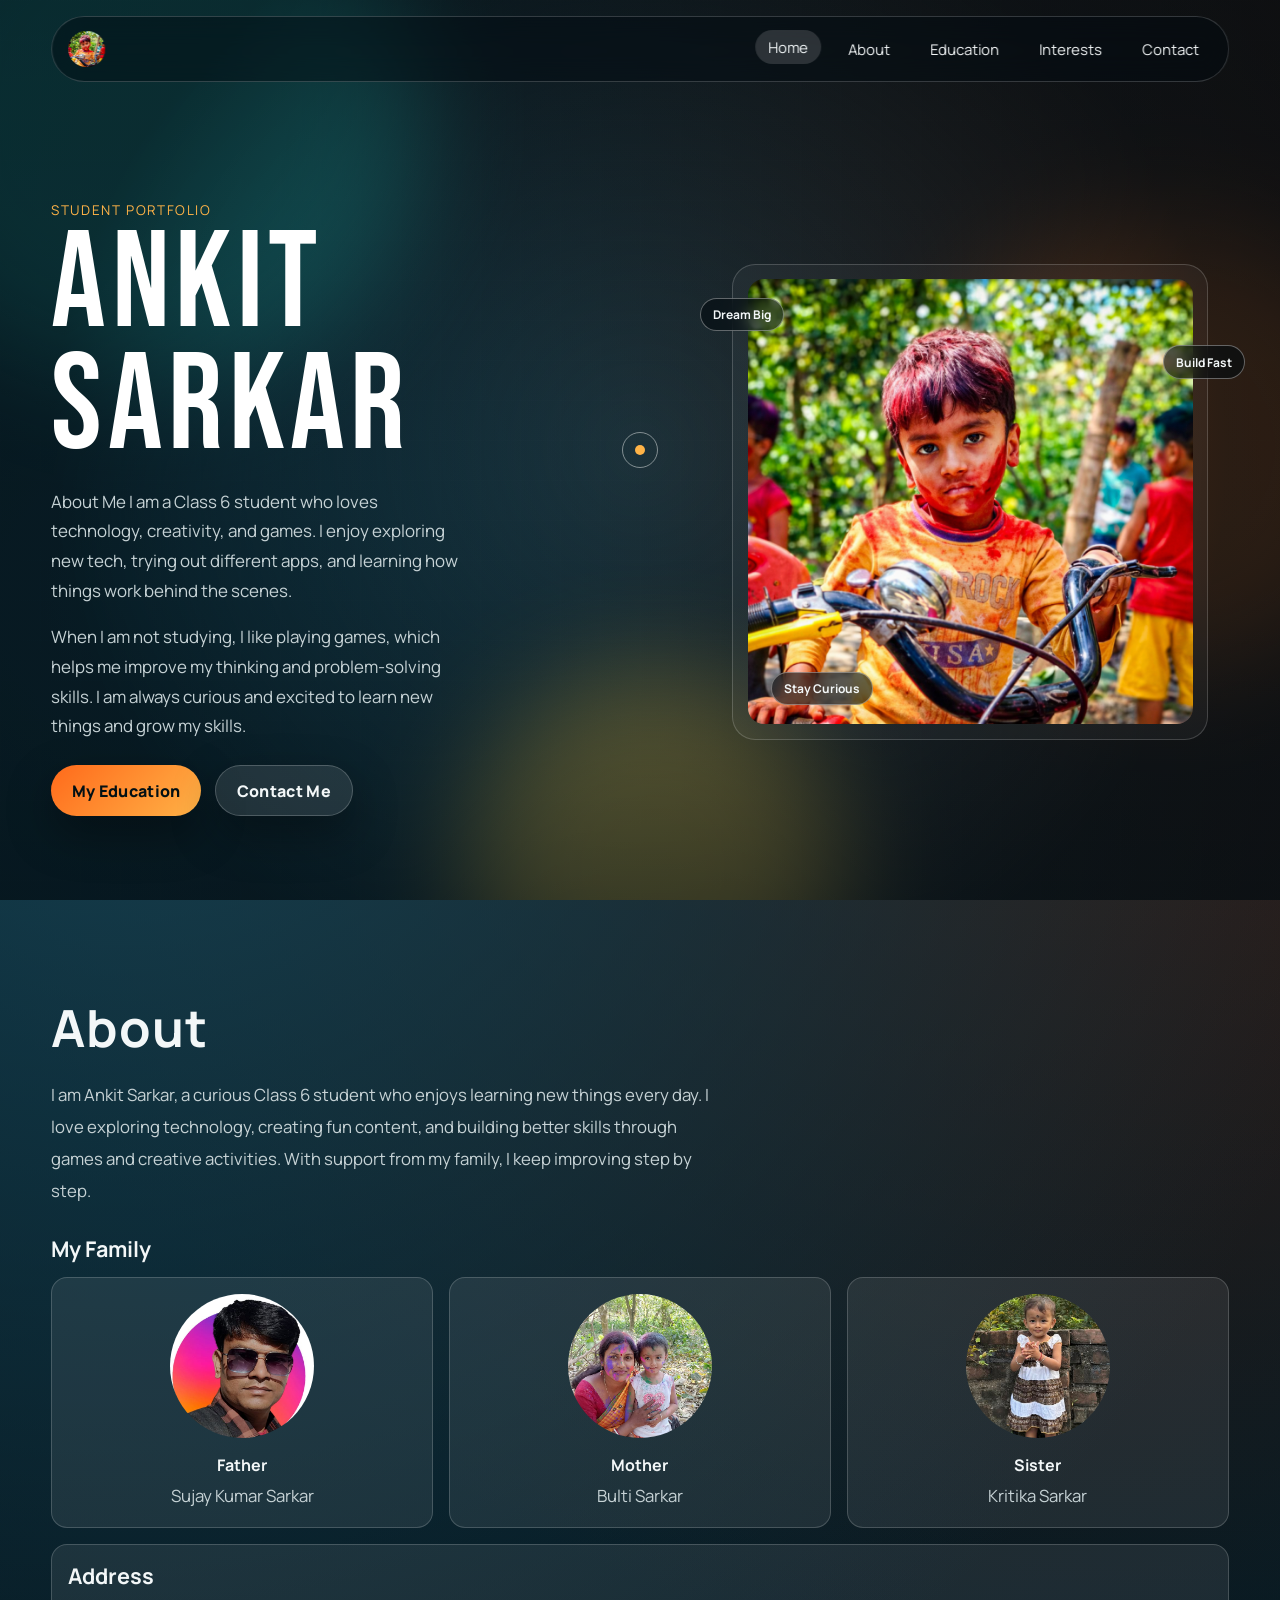
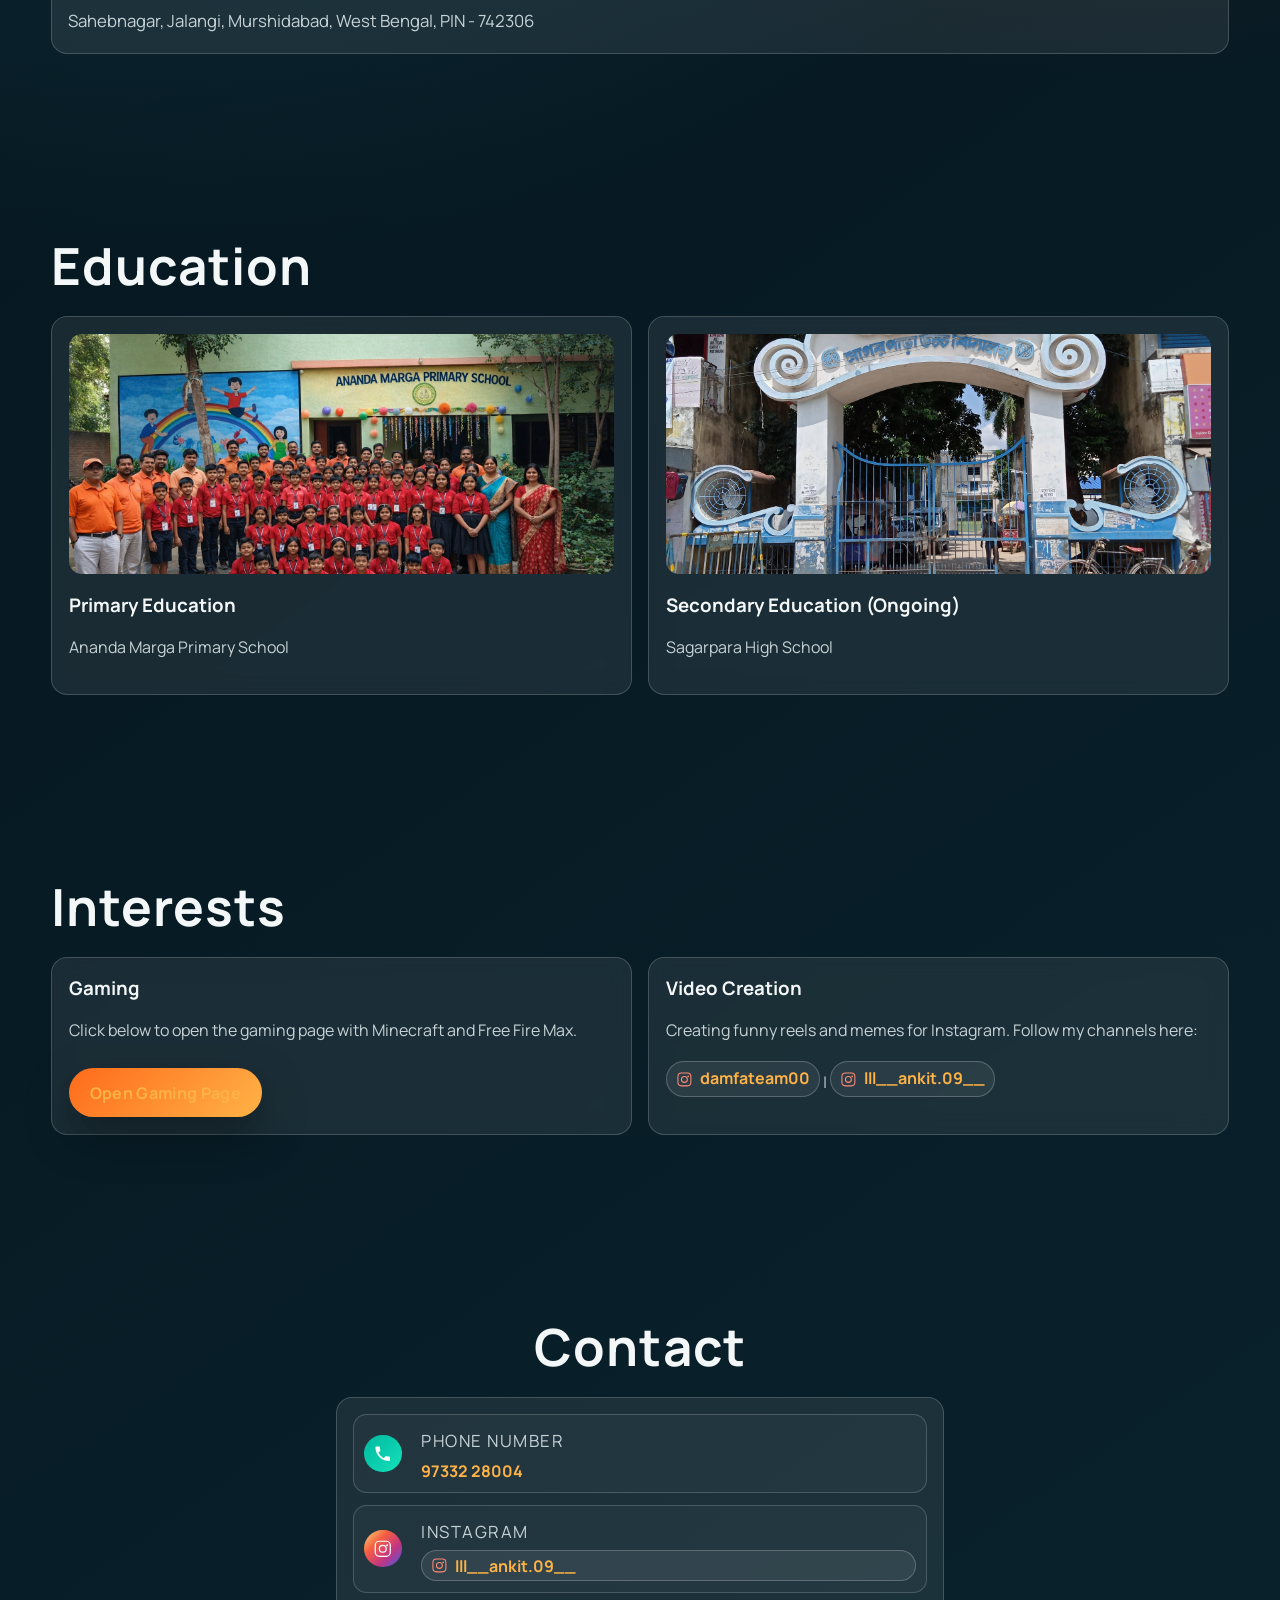
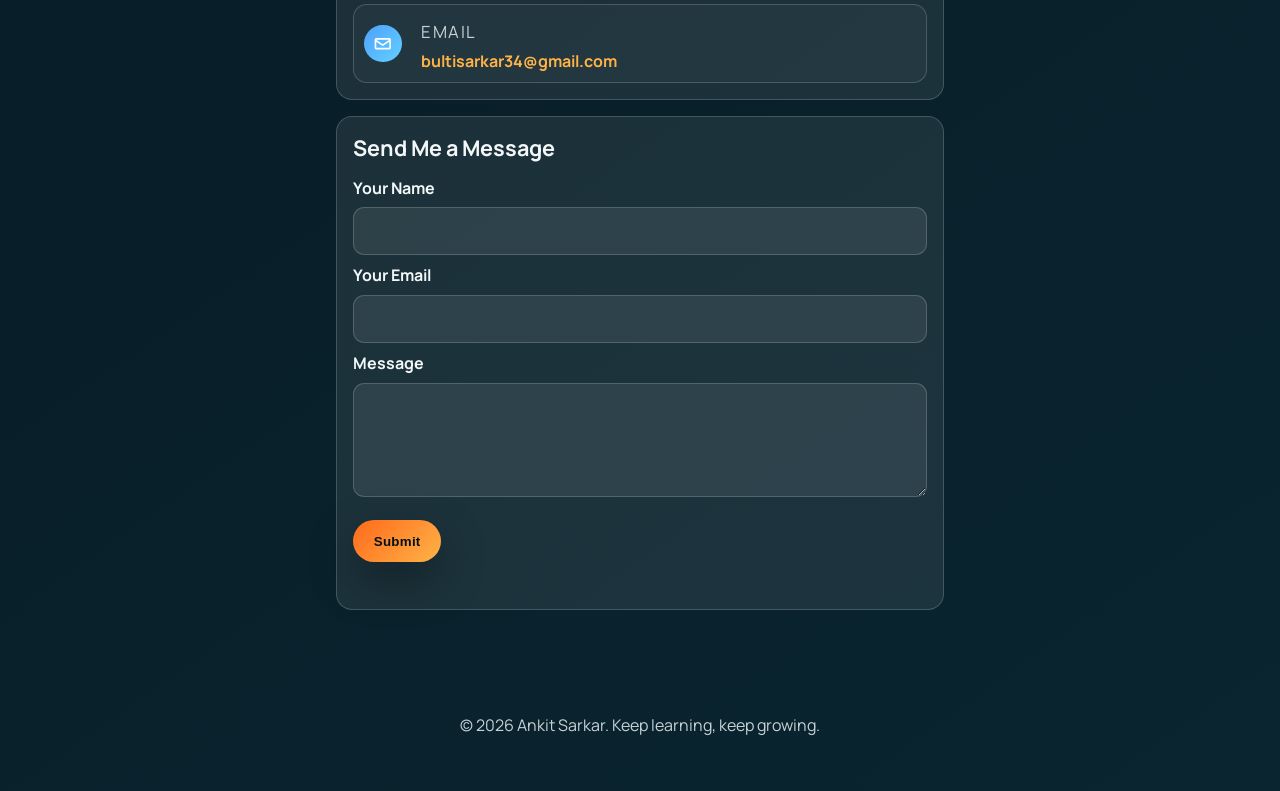
==== commit da19a261: "Update portfolio page and image assets" ====
--- a/index.html
+++ b/index.html
@@ -111,7 +111,7 @@
         <h2>Education</h2>
         <div class="education-grid">
           <article class="project-card education-card">
-            <img src="image/Ananda Marga Primary School.png" alt="Ananda Marga Primary School" />
+            <img src="image/Ananda Marga Primary School 1.png" alt="Ananda Marga Primary School" />
             <h3>Primary Education</h3>
             <p>Ananda Marga Primary School</p>
           </article>
